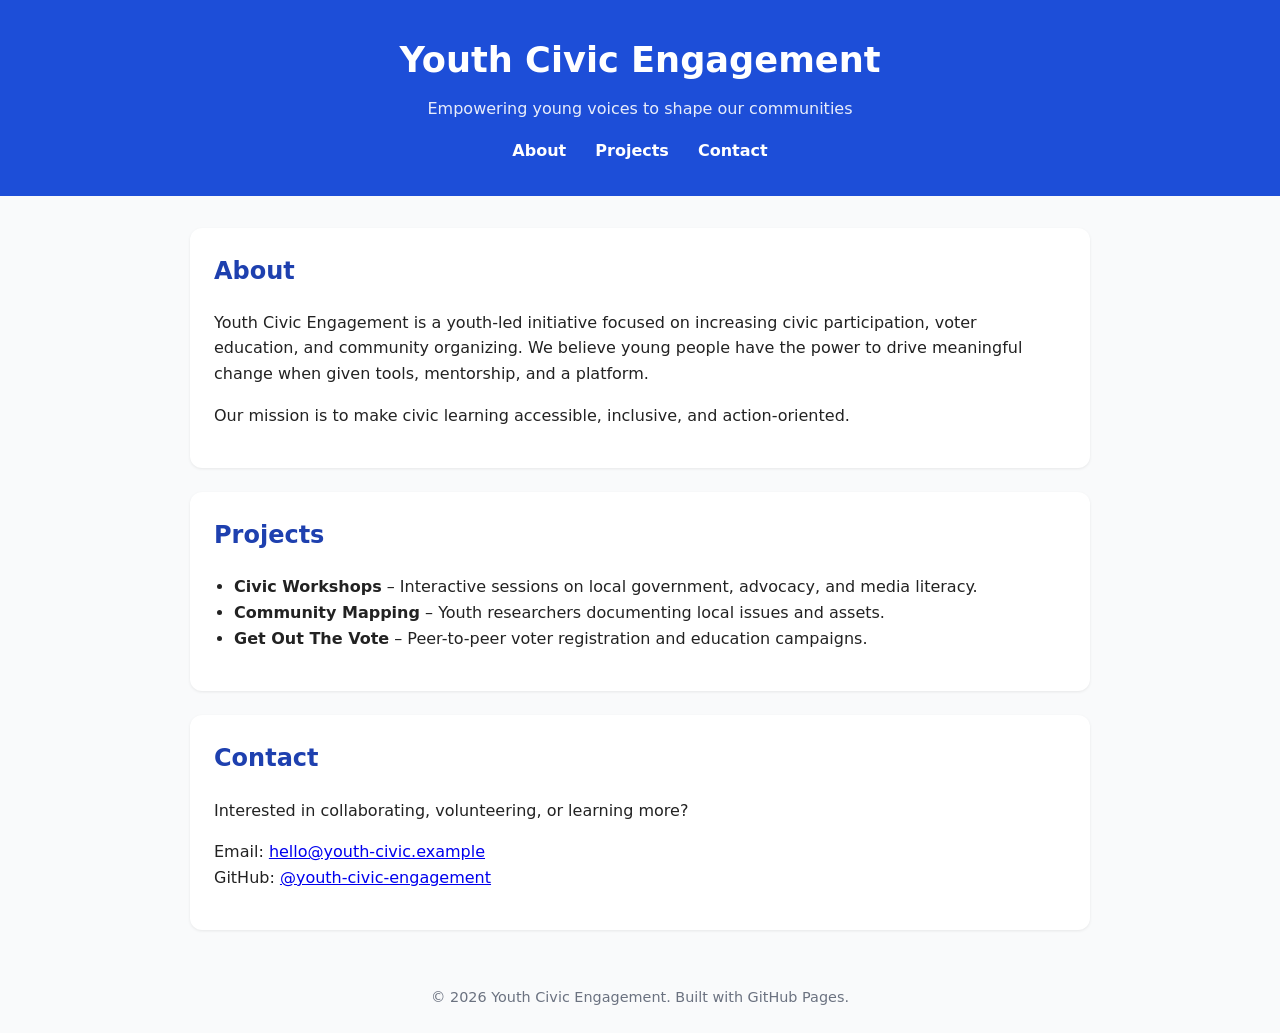
==== index.html @ 0577dcf6 "Create index.html" ====
<!DOCTYPE html>
<html lang="en">
<head>
<meta charset="UTF-8">
<meta name="viewport" content="width=device-width, initial-scale=1">
<title>Youth Civic Engagement</title>
</head>
<body style="font-family: system-ui, -apple-system, Segoe UI, Roboto, Helvetica, Arial, sans-serif; margin:0; padding:0; line-height:1.6; color:#222; background:#f9fafb;">
<header style="background:#1d4ed8; color:white; padding:32px 20px; text-align:center;">
<h1 style="margin:0; font-size:2.2rem;">Youth Civic Engagement</h1>
<p style="margin:8px 0 0; opacity:0.9;">Empowering young voices to shape our communities</p>
<nav style="margin-top:16px;">
<a href="#about" style="color:white; margin:0 12px; text-decoration:none; font-weight:600;">About</a>
<a href="#projects" style="color:white; margin:0 12px; text-decoration:none; font-weight:600;">Projects</a>
<a href="#contact" style="color:white; margin:0 12px; text-decoration:none; font-weight:600;">Contact</a>
</nav>
</header>
<main style="max-width:900px; margin:0 auto; padding:32px 20px;">
<section id="about" style="background:white; padding:24px; border-radius:12px; box-shadow:0 1px 3px rgba(0,0,0,0.08); margin-bottom:24px;">
<h2 style="margin-top:0; color:#1e40af;">About</h2>
<p>Youth Civic Engagement is a youth-led initiative focused on increasing civic participation, voter education, and community organizing. We believe young people have the power to drive meaningful change when given tools, mentorship, and a platform.</p>
<p>Our mission is to make civic learning accessible, inclusive, and action-oriented.</p>
</section>
<section id="projects" style="background:white; padding:24px; border-radius:12px; box-shadow:0 1px 3px rgba(0,0,0,0.08); margin-bottom:24px;">
<h2 style="margin-top:0; color:#1e40af;">Projects</h2>
<ul style="padding-left:20px;">
<li><strong>Civic Workshops</strong> – Interactive sessions on local government, advocacy, and media literacy.</li>
<li><strong>Community Mapping</strong> – Youth researchers documenting local issues and assets.</li>
<li><strong>Get Out The Vote</strong> – Peer-to-peer voter registration and education campaigns.</li>
</ul>
</section>
<section id="contact" style="background:white; padding:24px; border-radius:12px; box-shadow:0 1px 3px rgba(0,0,0,0.08);">
<h2 style="margin-top:0; color:#1e40af;">Contact</h2>
<p>Interested in collaborating, volunteering, or learning more?</p>
<p>Email: <a href="mailto:hello@youth-civic.example">hello@youth-civic.example</a><br>
GitHub: <a href="https://github.com/youth-civic-engagement">@youth-civic-engagement</a></p>
</section>
</main>
<footer style="text-align:center; padding:24px; color:#6b7280; font-size:0.9rem;">
© 2026 Youth Civic Engagement. Built with GitHub Pages.
</footer>
</body>
</html>
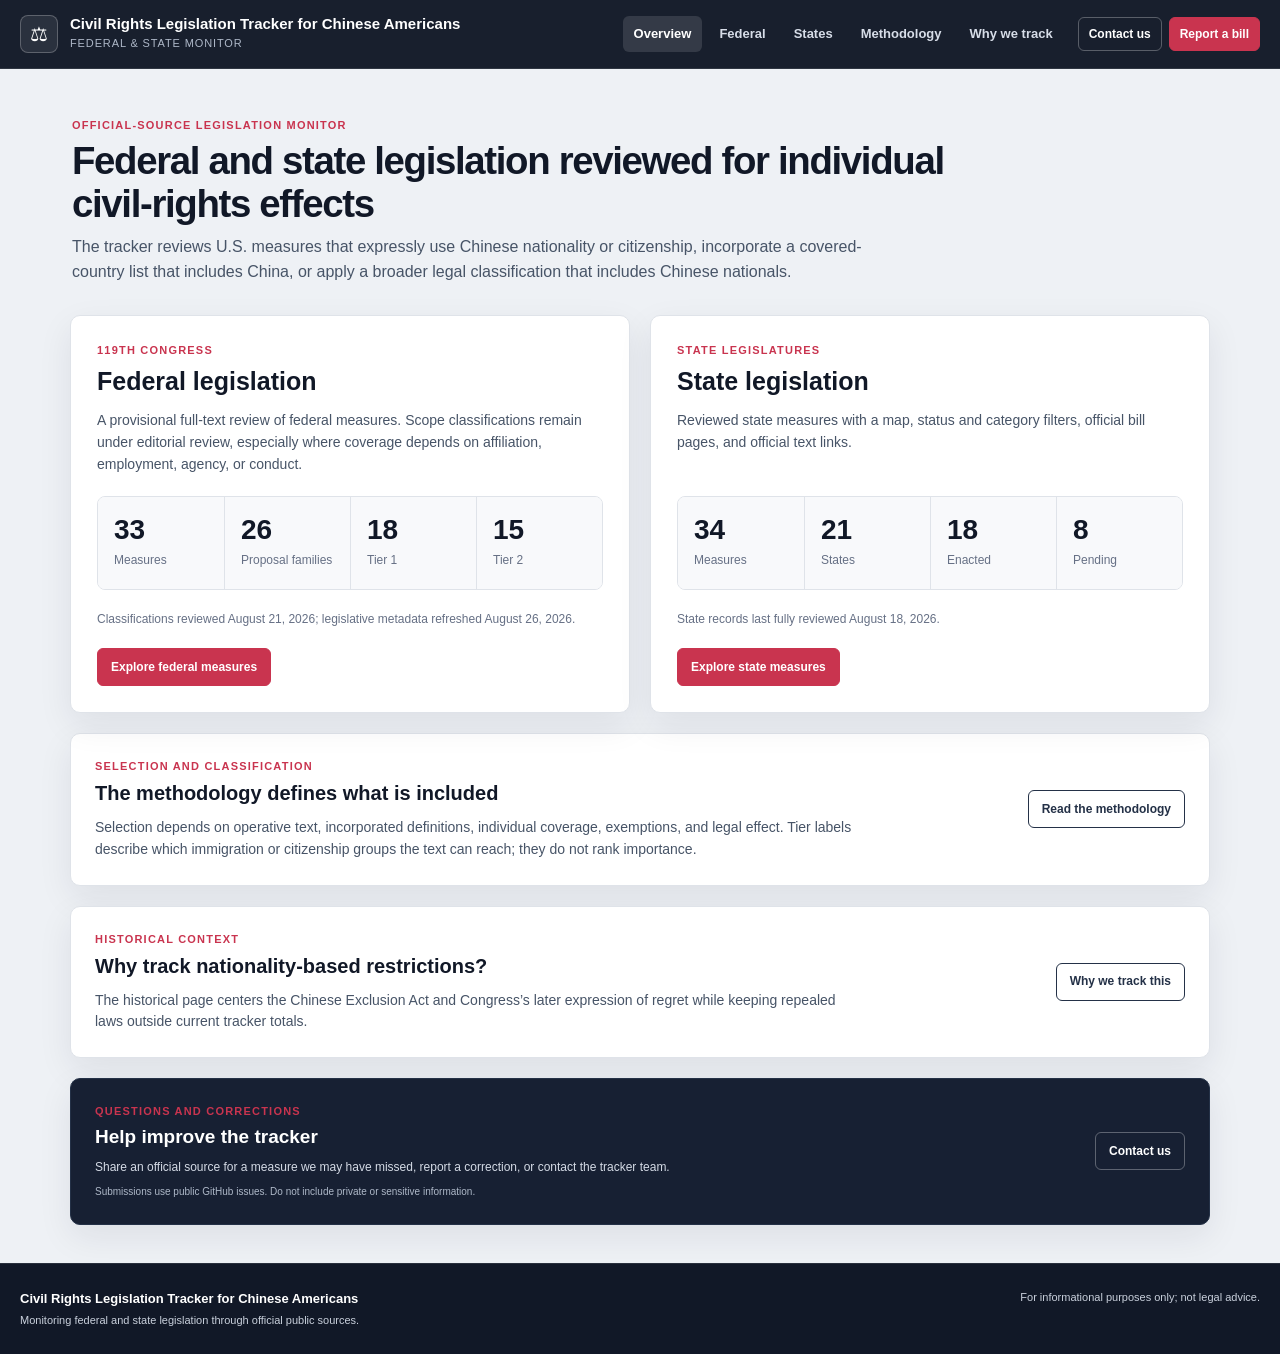
==== commit 24f94eac: "initial site" ====
--- a/index.html
+++ b/index.html
@@ -1,43 +1,135 @@
 <!DOCTYPE html>
 <html lang="en">
 <head>
-<meta charset="UTF-8">
-<meta name="viewport" content="width=device-width, initial-scale=1">
-<title>Youth Civic Engagement</title>
+    <meta charset="UTF-8">
+    <meta name="viewport" content="width=device-width, initial-scale=1.0">
+    <title>Civil Rights Legislation Tracker for Chinese Americans</title>
+    <meta name="description" content="An official-source overview of U.S. federal and state legislation reviewed for individual effects involving Chinese nationality, citizenship, or origin.">
+    <meta property="og:type" content="website">
+    <meta property="og:title" content="Civil Rights Legislation Tracker for Chinese Americans">
+    <meta property="og:description" content="Federal and state legislation reviewed through official government sources.">
+    <meta name="twitter:card" content="summary">
+    <meta name="twitter:title" content="Civil Rights Legislation Tracker for Chinese Americans">
+    <meta name="twitter:description" content="Federal and state legislation reviewed through official government sources.">
+    <link rel="icon" type="image/svg+xml" href="data:image/svg+xml,<svg xmlns='http://www.w3.org/2000/svg' viewBox='0 0 100 100'><text y='.9em' font-size='90'>⚖️</text></svg>">
+    <link rel="stylesheet" href="styles.css">
 </head>
-<body style="font-family: system-ui, -apple-system, Segoe UI, Roboto, Helvetica, Arial, sans-serif; margin:0; padding:0; line-height:1.6; color:#222; background:#f9fafb;">
-<header style="background:#1d4ed8; color:white; padding:32px 20px; text-align:center;">
-<h1 style="margin:0; font-size:2.2rem;">Youth Civic Engagement</h1>
-<p style="margin:8px 0 0; opacity:0.9;">Empowering young voices to shape our communities</p>
-<nav style="margin-top:16px;">
-<a href="#about" style="color:white; margin:0 12px; text-decoration:none; font-weight:600;">About</a>
-<a href="#projects" style="color:white; margin:0 12px; text-decoration:none; font-weight:600;">Projects</a>
-<a href="#contact" style="color:white; margin:0 12px; text-decoration:none; font-weight:600;">Contact</a>
-</nav>
-</header>
-<main style="max-width:900px; margin:0 auto; padding:32px 20px;">
-<section id="about" style="background:white; padding:24px; border-radius:12px; box-shadow:0 1px 3px rgba(0,0,0,0.08); margin-bottom:24px;">
-<h2 style="margin-top:0; color:#1e40af;">About</h2>
-<p>Youth Civic Engagement is a youth-led initiative focused on increasing civic participation, voter education, and community organizing. We believe young people have the power to drive meaningful change when given tools, mentorship, and a platform.</p>
-<p>Our mission is to make civic learning accessible, inclusive, and action-oriented.</p>
-</section>
-<section id="projects" style="background:white; padding:24px; border-radius:12px; box-shadow:0 1px 3px rgba(0,0,0,0.08); margin-bottom:24px;">
-<h2 style="margin-top:0; color:#1e40af;">Projects</h2>
-<ul style="padding-left:20px;">
-<li><strong>Civic Workshops</strong> – Interactive sessions on local government, advocacy, and media literacy.</li>
-<li><strong>Community Mapping</strong> – Youth researchers documenting local issues and assets.</li>
-<li><strong>Get Out The Vote</strong> – Peer-to-peer voter registration and education campaigns.</li>
-</ul>
-</section>
-<section id="contact" style="background:white; padding:24px; border-radius:12px; box-shadow:0 1px 3px rgba(0,0,0,0.08);">
-<h2 style="margin-top:0; color:#1e40af;">Contact</h2>
-<p>Interested in collaborating, volunteering, or learning more?</p>
-<p>Email: <a href="mailto:hello@youth-civic.example">hello@youth-civic.example</a><br>
-GitHub: <a href="https://github.com/youth-civic-engagement">@youth-civic-engagement</a></p>
-</section>
-</main>
-<footer style="text-align:center; padding:24px; color:#6b7280; font-size:0.9rem;">
-© 2026 Youth Civic Engagement. Built with GitHub Pages.
-</footer>
+<body>
+    <a href="#main-content" class="skip-link">Skip to main content</a>
+
+    <header class="header">
+        <div class="site-container header-inner">
+            <a class="brand" href="#main-content" aria-label="Civil Rights Legislation Tracker for Chinese Americans home">
+                <span class="brand-mark" aria-hidden="true">⚖</span>
+                <span>
+                    <span class="brand-name">Civil Rights Legislation Tracker for Chinese Americans</span>
+                    <span class="brand-kicker">Federal &amp; state monitor</span>
+                </span>
+            </a>
+            <div class="header-controls">
+                <nav class="nav" aria-label="Main navigation">
+                    <a href="index.html" aria-current="page">Overview</a>
+                    <a href="federal.html">Federal</a>
+                    <a href="states.html">States</a>
+                    <a href="methodology.html">Methodology</a>
+                    <a href="why.html">Why we track</a>
+                </nav>
+                <div class="header-actions">
+                    <a class="header-action secondary" href="#contact" data-github-issue="contact.yml">Contact us</a>
+                    <a class="header-action primary" href="#contact" data-github-issue="report_bill.yml">Report a bill</a>
+                </div>
+            </div>
+        </div>
+    </header>
+
+    <main id="main-content" class="overview-main">
+        <section class="dashboard overview-dashboard" aria-labelledby="page-title">
+            <div class="site-container">
+                <header class="page-intro overview-intro">
+                    <div>
+                        <p class="eyebrow">Official-source legislation monitor</p>
+                        <h1 id="page-title">Federal and state legislation reviewed for individual civil-rights effects</h1>
+                        <p class="page-summary">The tracker reviews U.S. measures that expressly use Chinese nationality or citizenship, incorporate a covered-country list that includes China, or apply a broader legal classification that includes Chinese nationals.</p>
+                    </div>
+                </header>
+
+                <div class="landing-grid" aria-label="Choose a legislation tracker">
+                    <article class="panel landing-card federal-landing-card" aria-labelledby="federal-card-title">
+                        <div>
+                            <p class="panel-kicker">119th Congress</p>
+                            <h2 id="federal-card-title">Federal legislation</h2>
+                            <p class="landing-summary">A provisional full-text review of federal measures. Scope classifications remain under editorial review, especially where coverage depends on affiliation, employment, agency, or conduct.</p>
+                        </div>
+                        <div class="stats-grid compact-stats" aria-label="Federal tracker statistics">
+                            <div class="stat-card"><span class="stat-number" data-overview-stat="federal-total">33</span><span class="stat-label">Measures</span></div>
+                            <div class="stat-card"><span class="stat-number" data-overview-stat="federal-families">26</span><span class="stat-label">Proposal families</span></div>
+                            <div class="stat-card"><span class="stat-number" data-overview-stat="federal-tier1">18</span><span class="stat-label">Tier 1</span></div>
+                            <div class="stat-card"><span class="stat-number" data-overview-stat="federal-tier2">15</span><span class="stat-label">Tier 2</span></div>
+                        </div>
+                        <p class="landing-review-date">Classifications reviewed August 21, 2026; legislative metadata refreshed August 26, 2026.</p>
+                        <a class="action-button primary" href="federal.html">Explore federal measures</a>
+                    </article>
+
+                    <article class="panel landing-card state-landing-card" aria-labelledby="state-card-title">
+                        <div>
+                            <p class="panel-kicker">State legislatures</p>
+                            <h2 id="state-card-title">State legislation</h2>
+                            <p class="landing-summary">Reviewed state measures with a map, status and category filters, official bill pages, and official text links.</p>
+                        </div>
+                        <div class="stats-grid compact-stats" aria-label="State tracker statistics">
+                            <div class="stat-card"><span class="stat-number" data-overview-stat="state-total">34</span><span class="stat-label">Measures</span></div>
+                            <div class="stat-card"><span class="stat-number" data-overview-stat="state-states">21</span><span class="stat-label">States</span></div>
+                            <div class="stat-card"><span class="stat-number" data-overview-stat="state-enacted">18</span><span class="stat-label">Enacted</span></div>
+                            <div class="stat-card"><span class="stat-number" data-overview-stat="state-pending">8</span><span class="stat-label">Pending</span></div>
+                        </div>
+                        <p class="landing-review-date">State records last fully reviewed August 18, 2026.</p>
+                        <a class="action-button primary" href="states.html">Explore state measures</a>
+                    </article>
+                </div>
+
+                <section class="panel overview-method-panel" aria-labelledby="overview-method-title">
+                    <div>
+                        <p class="panel-kicker">Selection and classification</p>
+                        <h2 id="overview-method-title">The methodology defines what is included</h2>
+                        <p>Selection depends on operative text, incorporated definitions, individual coverage, exemptions, and legal effect. Tier labels describe which immigration or citizenship groups the text can reach; they do not rank importance.</p>
+                    </div>
+                    <a class="action-button dark-outline" href="methodology.html">Read the methodology</a>
+                </section>
+
+                <section class="panel overview-history-panel" aria-labelledby="overview-history-title">
+                    <div>
+                        <p class="panel-kicker">Historical context</p>
+                        <h2 id="overview-history-title">Why track nationality-based restrictions?</h2>
+                        <p>The historical page centers the Chinese Exclusion Act and Congress’s later expression of regret while keeping repealed laws outside current tracker totals.</p>
+                    </div>
+                    <a class="action-button dark-outline" href="why.html">Why we track this</a>
+                </section>
+
+                <section class="panel contribute-panel" id="contact" aria-labelledby="contact-title">
+                    <div>
+                        <p class="panel-kicker">Questions and corrections</p>
+                        <h2 id="contact-title">Help improve the tracker</h2>
+                        <p>Share an official source for a measure we may have missed, report a correction, or contact the tracker team.</p>
+                        <p class="submission-note">Submissions use public GitHub issues. Do not include private or sensitive information.</p>
+                    </div>
+                    <div class="contribute-actions">
+                        <a class="action-button secondary" href="#contact" data-github-issue="contact.yml">Contact us</a>
+                    </div>
+                </section>
+            </div>
+        </section>
+    </main>
+
+    <footer class="footer">
+        <div class="site-container footer-inner">
+            <div>
+                <p class="footer-title">Civil Rights Legislation Tracker for Chinese Americans</p>
+                <p>Monitoring federal and state legislation through official public sources.</p>
+            </div>
+            <p class="footer-disclaimer">For informational purposes only; not legal advice.</p>
+        </div>
+    </footer>
+
+    <script src="site.js"></script>
 </body>
 </html>
--- a/styles.css
+++ b/styles.css
@@ -0,0 +1,1858 @@
+* {
+    box-sizing: border-box;
+    margin: 0;
+    padding: 0;
+}
+
+:root {
+    --navy-950: #111827;
+    --navy-900: #172033;
+    --navy-800: #243147;
+    --accent: #c9344f;
+    --accent-dark: #a8233b;
+    --accent-soft: #fce8ec;
+    --ink: #202938;
+    --muted: #667085;
+    --muted-strong: #475467;
+    --surface: #ffffff;
+    --surface-subtle: #f8f9fb;
+    --page: #eef1f5;
+    --border: #dfe3e9;
+    --border-strong: #c7cdd6;
+    --success: #287a55;
+    --success-soft: #e7f5ee;
+    --pending: #a76709;
+    --pending-soft: #fff3d6;
+    --failed: #9d3443;
+    --failed-soft: #fbeaec;
+    --shadow: 0 12px 34px rgba(20, 31, 49, 0.08);
+}
+
+html {
+    scroll-behavior: smooth;
+}
+
+body {
+    min-width: 320px;
+    background: var(--page);
+    color: var(--ink);
+    font-family: "Inter", -apple-system, BlinkMacSystemFont, "Segoe UI", sans-serif;
+    font-size: 15px;
+    line-height: 1.55;
+}
+
+button,
+input,
+select {
+    font: inherit;
+}
+
+button,
+select {
+    cursor: pointer;
+}
+
+a {
+    color: inherit;
+}
+
+.skip-link {
+    position: fixed;
+    left: 16px;
+    top: -64px;
+    z-index: 10000;
+    border-radius: 6px;
+    background: var(--accent);
+    color: #fff;
+    padding: 10px 14px;
+    text-decoration: none;
+}
+
+.skip-link:focus {
+    top: 12px;
+}
+
+.sr-only {
+    position: absolute;
+    width: 1px;
+    height: 1px;
+    padding: 0;
+    margin: -1px;
+    overflow: hidden;
+    clip: rect(0, 0, 0, 0);
+    white-space: nowrap;
+    border: 0;
+}
+
+:focus-visible {
+    outline: 3px solid rgba(201, 52, 79, 0.45);
+    outline-offset: 3px;
+}
+
+.site-container {
+    width: min(1440px, calc(100% - 40px));
+    margin: 0 auto;
+}
+
+.header {
+    position: sticky;
+    top: 0;
+    z-index: 1000;
+    border-bottom: 1px solid rgba(255, 255, 255, 0.1);
+    background: rgba(17, 24, 39, 0.97);
+    color: #fff;
+    backdrop-filter: blur(14px);
+}
+
+.header-inner {
+    min-height: 68px;
+    display: flex;
+    align-items: center;
+    justify-content: space-between;
+    gap: 28px;
+}
+
+.brand {
+    display: inline-flex;
+    align-items: center;
+    gap: 12px;
+    color: #fff;
+    text-decoration: none;
+}
+
+.brand-mark {
+    width: 38px;
+    height: 38px;
+    display: grid;
+    place-items: center;
+    border: 1px solid rgba(255, 255, 255, 0.24);
+    border-radius: 8px;
+    background: rgba(255, 255, 255, 0.08);
+    color: #fff;
+    font-size: 20px;
+}
+
+.brand-name,
+.brand-kicker {
+    display: block;
+}
+
+.brand-name {
+    font-size: 15px;
+    font-weight: 700;
+    line-height: 1.2;
+}
+
+.brand-kicker {
+    margin-top: 2px;
+    color: #aeb8c8;
+    font-size: 11px;
+    font-weight: 500;
+    letter-spacing: 0.08em;
+    text-transform: uppercase;
+}
+
+.nav {
+    display: flex;
+    align-items: center;
+    gap: 6px;
+}
+
+.header-controls,
+.header-actions {
+    display: flex;
+    align-items: center;
+}
+
+.header-controls {
+    gap: 14px;
+}
+
+.header-actions {
+    gap: 7px;
+}
+
+.nav a {
+    border-radius: 6px;
+    color: #d7dde8;
+    padding: 8px 11px;
+    font-size: 13px;
+    font-weight: 600;
+    text-decoration: none;
+}
+
+.nav a:hover {
+    background: rgba(255, 255, 255, 0.08);
+    color: #fff;
+}
+
+.nav a[aria-current="page"] {
+    background: rgba(255, 255, 255, 0.12);
+    color: #fff;
+}
+
+.header-action,
+.action-button {
+    display: inline-flex;
+    align-items: center;
+    justify-content: center;
+    border: 1px solid transparent;
+    border-radius: 6px;
+    font-size: 12px;
+    font-weight: 700;
+    text-decoration: none;
+}
+
+.header-action {
+    min-height: 34px;
+    padding: 7px 10px;
+}
+
+.header-action.primary,
+.action-button.primary {
+    border-color: var(--accent);
+    background: var(--accent);
+    color: #fff;
+}
+
+.header-action.primary:hover,
+.action-button.primary:hover {
+    border-color: #df4964;
+    background: #df4964;
+}
+
+.header-action.secondary {
+    border-color: rgba(255, 255, 255, 0.28);
+    color: #fff;
+}
+
+.header-action.secondary:hover {
+    border-color: rgba(255, 255, 255, 0.5);
+    background: rgba(255, 255, 255, 0.08);
+}
+
+.dashboard {
+    padding: 30px 0 38px;
+}
+
+.page-intro {
+    display: flex;
+    align-items: flex-end;
+    justify-content: space-between;
+    gap: 32px;
+    padding: 6px 2px 24px;
+}
+
+.eyebrow,
+.panel-kicker {
+    color: var(--accent);
+    font-size: 11px;
+    font-weight: 700;
+    letter-spacing: 0.11em;
+    text-transform: uppercase;
+}
+
+.page-intro h1 {
+    max-width: 900px;
+    margin-top: 5px;
+    color: var(--navy-950);
+    font-size: clamp(27px, 3vw, 42px);
+    line-height: 1.12;
+    letter-spacing: -0.035em;
+}
+
+.page-summary {
+    max-width: 800px;
+    margin-top: 10px;
+    color: var(--muted-strong);
+    font-size: 16px;
+}
+
+.last-reviewed {
+    flex: 0 0 auto;
+    margin-bottom: 4px;
+    color: var(--muted);
+    font-size: 12px;
+    white-space: nowrap;
+}
+
+.last-reviewed span {
+    margin-right: 6px;
+    color: var(--success);
+    font-size: 11px;
+}
+
+.dashboard-layout {
+    display: grid;
+    grid-template-columns: minmax(0, 1.35fr) minmax(380px, 0.85fr);
+    gap: 20px;
+    align-items: start;
+}
+
+.federal-notice {
+    margin-bottom: 20px;
+    border: 1px solid #e4c477;
+    border-left: 4px solid var(--pending);
+    border-radius: 8px;
+    background: #fff8e7;
+    color: #684709;
+    padding: 12px 15px;
+    font-size: 12px;
+}
+
+.federal-notice strong {
+    color: #513603;
+}
+
+.overview-column {
+    display: grid;
+    gap: 20px;
+}
+
+.overview-dashboard {
+    max-width: 1180px;
+    margin: 0 auto;
+}
+
+.overview-intro {
+    max-width: 980px;
+    padding-top: 18px;
+    padding-bottom: 30px;
+}
+
+.landing-grid {
+    display: grid;
+    grid-template-columns: repeat(2, minmax(0, 1fr));
+    gap: 20px;
+}
+
+.landing-card {
+    display: flex;
+    flex-direction: column;
+    gap: 20px;
+    padding: 26px;
+}
+
+.landing-card h2 {
+    margin-top: 3px;
+    color: var(--navy-950);
+    font-size: 25px;
+}
+
+.landing-summary {
+    margin-top: 10px;
+    color: var(--muted-strong);
+    font-size: 14px;
+}
+
+.landing-card .compact-stats {
+    margin-top: auto;
+}
+
+.landing-review-date {
+    color: var(--muted);
+    font-size: 12px;
+}
+
+.landing-card .action-button {
+    align-self: flex-start;
+}
+
+.overview-method-panel,
+.overview-history-panel {
+    display: flex;
+    align-items: center;
+    justify-content: space-between;
+    gap: 28px;
+    margin-top: 20px;
+    padding: 24px;
+}
+
+.overview-dashboard .contribute-panel {
+    margin-top: 20px;
+    padding: 24px;
+}
+
+.overview-method-panel h2,
+.overview-history-panel h2 {
+    margin-top: 3px;
+    color: var(--navy-950);
+    font-size: 20px;
+}
+
+.overview-method-panel p:not(.panel-kicker),
+.overview-history-panel p:not(.panel-kicker) {
+    max-width: 760px;
+    margin-top: 8px;
+    color: var(--muted-strong);
+    font-size: 14px;
+}
+
+.panel {
+    border: 1px solid var(--border);
+    border-radius: 10px;
+    background: var(--surface);
+    box-shadow: var(--shadow);
+}
+
+.summary-panel,
+.map-panel,
+.filter-panel,
+.method-link-panel,
+.contribute-panel,
+.status-panel,
+.state-panel {
+    padding: 22px;
+}
+
+.panel-heading {
+    display: flex;
+    align-items: flex-start;
+    justify-content: space-between;
+    gap: 24px;
+    margin-bottom: 18px;
+}
+
+.panel-heading h2,
+.feed-header h2 {
+    margin-top: 2px;
+    color: var(--navy-950);
+    font-size: 19px;
+    line-height: 1.25;
+}
+
+.panel-heading > p {
+    max-width: 300px;
+    color: var(--muted);
+    font-size: 12px;
+    text-align: right;
+}
+
+.compact-heading {
+    margin-bottom: 15px;
+}
+
+.stats-grid {
+    display: grid;
+    grid-template-columns: repeat(4, minmax(0, 1fr));
+    border: 1px solid var(--border);
+    border-radius: 8px;
+    overflow: hidden;
+}
+
+.stat-card {
+    min-height: 92px;
+    display: flex;
+    flex-direction: column;
+    justify-content: center;
+    padding: 15px 16px;
+    background: var(--surface-subtle);
+}
+
+.stat-card + .stat-card {
+    border-left: 1px solid var(--border);
+}
+
+.stat-number {
+    color: var(--navy-950);
+    font-size: 28px;
+    font-weight: 700;
+    line-height: 1;
+}
+
+.stat-label {
+    margin-top: 7px;
+    color: var(--muted);
+    font-size: 12px;
+    font-weight: 500;
+}
+
+.map-heading {
+    align-items: flex-start;
+    margin-bottom: 12px;
+}
+
+.map-toolbar {
+    min-height: 27px;
+    display: flex;
+    align-items: center;
+    justify-content: space-between;
+    gap: 16px;
+    margin-bottom: 8px;
+}
+
+.map-legend {
+    display: flex;
+    flex-wrap: wrap;
+    gap: 8px 15px;
+    color: var(--muted);
+    font-size: 10px;
+    font-weight: 600;
+}
+
+.map-legend span {
+    display: inline-flex;
+    align-items: center;
+    gap: 5px;
+}
+
+.map-swatch {
+    width: 13px;
+    height: 13px;
+    display: inline-block;
+    border: 1px solid rgba(17, 24, 39, 0.12);
+    border-radius: 3px;
+}
+
+.map-swatch.count-0,
+.map-state.count-0,
+.map-dc path,
+.map-dc circle {
+    fill: #e4e7ec;
+}
+
+.map-swatch.count-1,
+.map-state.count-1 {
+    fill: #f3b3bf;
+    background: #f3b3bf;
+}
+
+.map-swatch.count-2,
+.map-state.count-2 {
+    fill: #df6b80;
+    background: #df6b80;
+}
+
+.map-swatch.count-3,
+.map-state.count-3 {
+    fill: var(--accent-dark);
+    background: var(--accent-dark);
+}
+
+.map-swatch.count-0 {
+    background: #e4e7ec;
+}
+
+.state-map-frame {
+    position: relative;
+    border: 1px solid var(--border);
+    border-radius: 8px;
+    background: linear-gradient(180deg, #fafbfc 0%, #f3f5f8 100%);
+    overflow: hidden;
+}
+
+.state-map {
+    width: 100%;
+    height: auto;
+    display: block;
+    padding: 12px;
+}
+
+.map-state,
+.map-dc path,
+.map-dc circle {
+    stroke: #fff;
+    stroke-linejoin: round;
+    stroke-width: 1.35;
+    transition: fill 140ms ease, opacity 140ms ease, stroke 140ms ease;
+}
+
+.map-state.has-bills {
+    cursor: pointer;
+}
+
+.map-state.has-bills:hover,
+.map-state.has-bills:focus {
+    opacity: 0.82;
+    stroke: var(--navy-950);
+    stroke-width: 2.2;
+    outline: none;
+}
+
+.map-state.is-active {
+    stroke: var(--navy-950);
+    stroke-width: 3.2;
+}
+
+.map-tooltip {
+    position: absolute;
+    z-index: 4;
+    min-width: 112px;
+    border-radius: 6px;
+    background: var(--navy-950);
+    color: #fff;
+    padding: 7px 9px;
+    box-shadow: 0 8px 24px rgba(17, 24, 39, 0.22);
+    font-size: 11px;
+    line-height: 1.4;
+    pointer-events: none;
+    transform: translate(10px, 10px);
+}
+
+.map-tooltip strong,
+.map-tooltip span {
+    display: block;
+}
+
+.map-tooltip span {
+    color: #cbd3df;
+    font-size: 10px;
+}
+
+.map-note {
+    margin-top: 8px;
+    color: var(--muted);
+    font-size: 10px;
+}
+
+.text-button {
+    border: 0;
+    background: none;
+    color: var(--accent-dark);
+    font-size: 12px;
+    font-weight: 700;
+}
+
+.text-button:hover {
+    text-decoration: underline;
+}
+
+.filter-controls {
+    display: grid;
+    grid-template-columns: repeat(2, minmax(0, 1fr));
+    gap: 14px;
+}
+
+.filter-search {
+    grid-column: 1 / -1;
+}
+
+.filter-group label {
+    display: block;
+    margin-bottom: 5px;
+    color: var(--muted-strong);
+    font-size: 11px;
+    font-weight: 700;
+    letter-spacing: 0.03em;
+    text-transform: uppercase;
+}
+
+.filter-input,
+.filter-select {
+    width: 100%;
+    min-height: 42px;
+    border: 1px solid var(--border-strong);
+    border-radius: 6px;
+    background: #fff;
+    color: var(--ink);
+    padding: 9px 11px;
+    font-size: 13px;
+}
+
+.filter-input::placeholder {
+    color: #98a1af;
+}
+
+.filter-input:hover,
+.filter-select:hover {
+    border-color: #9ca6b5;
+}
+
+.filter-input:focus,
+.filter-select:focus {
+    border-color: var(--accent);
+    box-shadow: 0 0 0 3px rgba(201, 52, 79, 0.1);
+    outline: none;
+}
+
+.overview-grid {
+    display: grid;
+    grid-template-columns: minmax(0, 0.8fr) minmax(0, 1.2fr);
+    gap: 20px;
+}
+
+.status-summary {
+    display: grid;
+    gap: 7px;
+}
+
+.status-summary-item {
+    width: 100%;
+    display: grid;
+    grid-template-columns: 10px 1fr auto;
+    align-items: center;
+    gap: 10px;
+    border: 1px solid transparent;
+    border-radius: 6px;
+    background: var(--surface-subtle);
+    color: var(--ink);
+    padding: 10px 11px;
+    text-align: left;
+}
+
+.status-summary-item:hover,
+.status-summary-item.is-active {
+    border-color: var(--border-strong);
+    background: #fff;
+}
+
+.status-summary-item span:not(.status-dot) {
+    font-size: 13px;
+}
+
+.status-summary-item strong {
+    color: var(--navy-950);
+    font-size: 13px;
+}
+
+.status-dot {
+    width: 8px;
+    height: 8px;
+    border-radius: 50%;
+}
+
+.status-dot.enacted {
+    background: var(--success);
+}
+
+.status-dot.pending {
+    background: var(--pending);
+}
+
+.status-dot.failed {
+    background: var(--failed);
+}
+
+.state-summary-list {
+    max-height: 190px;
+    display: grid;
+    grid-template-columns: repeat(2, minmax(0, 1fr));
+    gap: 5px 10px;
+    overflow-y: auto;
+    padding-right: 4px;
+}
+
+.state-summary-item {
+    width: 100%;
+    display: flex;
+    align-items: center;
+    justify-content: space-between;
+    gap: 8px;
+    border: 0;
+    border-bottom: 1px solid var(--border);
+    background: transparent;
+    color: var(--muted-strong);
+    padding: 7px 2px;
+    font-size: 12px;
+    text-align: left;
+}
+
+.state-summary-item:hover,
+.state-summary-item.is-active {
+    color: var(--accent-dark);
+}
+
+.state-summary-item strong {
+    color: var(--navy-950);
+}
+
+.tier-label,
+.bill-tag {
+    display: inline-flex;
+    align-items: center;
+    border-radius: 999px;
+    padding: 3px 8px;
+    font-size: 10px;
+    font-weight: 700;
+}
+
+.tier-label.tier-1,
+.bill-tag.tier-1 {
+    background: var(--accent-soft);
+    color: var(--accent-dark);
+}
+
+.tier-label.tier-2,
+.bill-tag.tier-2 {
+    background: #e9edfb;
+    color: #394c9a;
+}
+
+.federal-theme-list {
+    display: grid;
+    gap: 7px;
+}
+
+.federal-theme-list li {
+    display: flex;
+    align-items: center;
+    justify-content: space-between;
+    gap: 16px;
+    border-bottom: 1px solid var(--border);
+    padding: 7px 2px;
+    color: var(--muted-strong);
+    font-size: 12px;
+}
+
+.federal-theme-list li:last-child {
+    border-bottom: 0;
+}
+
+.federal-theme-list strong {
+    color: var(--navy-950);
+    font-weight: 700;
+}
+
+.federal-theme-list {
+    list-style: none;
+}
+
+.method-link-panel {
+    display: flex;
+    align-items: center;
+    justify-content: space-between;
+    gap: 28px;
+}
+
+.method-link-panel h2 {
+    margin-top: 3px;
+    color: var(--navy-950);
+    font-size: 19px;
+    line-height: 1.3;
+}
+
+.method-link-panel p:not(.panel-kicker) {
+    max-width: 680px;
+    margin-top: 7px;
+    color: var(--muted-strong);
+    font-size: 12px;
+}
+
+.method-link-panel > .action-button,
+.method-link-panel > .contribute-actions {
+    flex: 0 0 auto;
+}
+
+.history-main {
+    min-height: calc(100vh - 68px);
+}
+
+.methodology-main {
+    min-height: calc(100vh - 68px);
+}
+
+.history-hero {
+    overflow: hidden;
+    background:
+        radial-gradient(circle at 88% 18%, rgba(201, 52, 79, 0.22), transparent 30%),
+        linear-gradient(135deg, var(--navy-950), var(--navy-800));
+    color: #fff;
+}
+
+.history-hero-inner {
+    padding-top: 72px;
+    padding-bottom: 88px;
+}
+
+.history-hero .eyebrow {
+    color: #f3a7b5;
+}
+
+.history-hero h1 {
+    max-width: 900px;
+    margin-top: 8px;
+    font-size: clamp(32px, 5vw, 58px);
+    line-height: 1.05;
+    letter-spacing: -0.045em;
+}
+
+.history-hero-inner > p:not(.eyebrow):not(.history-scope-note) {
+    max-width: 780px;
+    margin-top: 20px;
+    color: #d7dde8;
+    font-size: 17px;
+}
+
+.history-scope-note {
+    display: inline-flex;
+    margin-top: 24px;
+    border: 1px solid rgba(255, 255, 255, 0.2);
+    border-radius: 999px;
+    background: rgba(255, 255, 255, 0.08);
+    color: #f4f6f9;
+    padding: 7px 12px;
+    font-size: 11px;
+    font-weight: 600;
+}
+
+.history-layout {
+    width: min(1040px, calc(100% - 40px));
+    display: grid;
+    gap: 24px;
+    padding-bottom: 52px;
+}
+
+.methodology-layout {
+    width: min(1040px, calc(100% - 40px));
+    display: grid;
+    gap: 24px;
+    padding-bottom: 52px;
+}
+
+.methodology-intro {
+    position: relative;
+    margin-top: -38px;
+    padding: 25px 28px;
+}
+
+.methodology-intro h2,
+.methodology-section h2,
+.methodology-history-link h2 {
+    margin-top: 3px;
+    color: var(--navy-950);
+    font-size: 23px;
+    line-height: 1.25;
+}
+
+.methodology-intro > p:not(.panel-kicker) {
+    max-width: 880px;
+    margin-top: 10px;
+    color: var(--muted-strong);
+    font-size: 13px;
+}
+
+.methodology-section {
+    padding: 27px 28px;
+}
+
+.methodology-section > p:not(.panel-kicker):not(.methodology-source-policy) {
+    max-width: 900px;
+    margin-top: 10px;
+    color: var(--muted-strong);
+    font-size: 13px;
+}
+
+.methodology-card-grid,
+.methodology-source-grid {
+    display: grid;
+    grid-template-columns: repeat(2, minmax(0, 1fr));
+    gap: 14px;
+    margin-top: 18px;
+}
+
+.methodology-card-grid.three-column {
+    grid-template-columns: repeat(3, minmax(0, 1fr));
+}
+
+.methodology-card,
+.methodology-source-grid article {
+    border: 1px solid var(--border);
+    border-radius: 8px;
+    background: var(--surface-subtle);
+    padding: 17px;
+}
+
+.methodology-card h3,
+.methodology-source-grid h3,
+.methodology-steps h3 {
+    color: var(--navy-950);
+    font-size: 14px;
+    line-height: 1.35;
+}
+
+.methodology-card h3 {
+    margin-top: 9px;
+}
+
+.eligibility-grid .methodology-card h3,
+.evidence-grid .methodology-card h3 {
+    margin-top: 0;
+}
+
+.methodology-card p,
+.methodology-source-grid p,
+.methodology-steps p,
+.methodology-rules-list {
+    color: var(--muted-strong);
+    font-size: 12px;
+}
+
+.methodology-card p,
+.methodology-source-grid p,
+.methodology-steps p {
+    margin-top: 6px;
+}
+
+.methodology-source-grid p + p {
+    margin-top: 9px;
+}
+
+.methodology-source-grid a,
+.methodology-rules-list a {
+    color: var(--accent-dark);
+    font-weight: 700;
+    text-underline-offset: 3px;
+}
+
+.methodology-callout,
+.methodology-source-policy {
+    margin-top: 16px;
+    border-left: 3px solid var(--pending);
+    border-radius: 0 7px 7px 0;
+    background: #fffaf0;
+    color: var(--muted-strong);
+    padding: 12px 14px;
+    font-size: 12px;
+}
+
+.methodology-callout strong,
+.methodology-source-policy strong {
+    color: var(--navy-900);
+}
+
+.methodology-callout p {
+    margin-top: 4px;
+}
+
+.methodology-steps {
+    display: grid;
+    gap: 0;
+    margin-top: 18px;
+    list-style: none;
+    counter-reset: methodology-step;
+}
+
+.methodology-steps li {
+    position: relative;
+    min-height: 72px;
+    display: grid;
+    grid-template-columns: 38px minmax(0, 1fr);
+    gap: 13px;
+    counter-increment: methodology-step;
+}
+
+.methodology-steps li::before {
+    content: counter(methodology-step);
+    position: relative;
+    z-index: 1;
+    width: 30px;
+    height: 30px;
+    display: grid;
+    place-items: center;
+    border-radius: 50%;
+    background: var(--navy-900);
+    color: #fff;
+    font-size: 11px;
+    font-weight: 800;
+}
+
+.methodology-steps li:not(:last-child)::after {
+    content: "";
+    position: absolute;
+    top: 30px;
+    bottom: 0;
+    left: 14px;
+    width: 2px;
+    background: var(--border-strong);
+}
+
+.methodology-steps li > div {
+    padding-bottom: 18px;
+}
+
+.status-method-card .status-badge {
+    display: inline-flex;
+    margin-bottom: 4px;
+}
+
+.methodology-rules-list {
+    display: grid;
+    gap: 7px;
+    margin: 17px 0 0 18px;
+}
+
+.methodology-history-link {
+    padding: 25px 28px;
+}
+
+.history-intro {
+    position: relative;
+    margin-top: -38px;
+    padding: 25px 28px;
+}
+
+.history-intro h2,
+.history-contact h2 {
+    margin-top: 3px;
+    color: var(--navy-950);
+    font-size: 23px;
+    line-height: 1.25;
+}
+
+.history-intro > p:not(.panel-kicker) {
+    max-width: 800px;
+    margin-top: 9px;
+    color: var(--muted-strong);
+    font-size: 13px;
+}
+
+.history-review-section {
+    padding: 25px 28px;
+}
+
+.history-review-section h2 {
+    margin-top: 3px;
+    color: var(--navy-950);
+    font-size: 23px;
+    line-height: 1.25;
+}
+
+.history-review-section > p:not(.panel-kicker) {
+    max-width: 880px;
+    margin-top: 10px;
+    color: var(--muted-strong);
+    font-size: 13px;
+}
+
+.civil-rights-review {
+    border-top: 4px solid var(--navy-800);
+}
+
+.history-source-note {
+    border-left: 3px solid var(--border-strong);
+    color: var(--muted-strong);
+    padding: 2px 4px 2px 14px;
+    font-size: 11px;
+    line-height: 1.6;
+}
+
+.history-source-note strong {
+    color: var(--navy-900);
+}
+
+.history-timeline {
+    position: relative;
+    display: grid;
+    gap: 18px;
+    list-style: none;
+}
+
+.history-timeline::before {
+    content: "";
+    position: absolute;
+    top: 22px;
+    bottom: 22px;
+    left: 42px;
+    width: 2px;
+    background: var(--border-strong);
+}
+
+.history-timeline > li {
+    position: relative;
+    display: grid;
+    grid-template-columns: 86px minmax(0, 1fr);
+    align-items: start;
+    gap: 18px;
+}
+
+.timeline-year {
+    position: relative;
+    z-index: 1;
+    border: 1px solid var(--border-strong);
+    border-radius: 999px;
+    background: var(--page);
+    color: var(--navy-800);
+    padding: 7px 5px;
+    font-size: 11px;
+    font-weight: 800;
+    text-align: center;
+}
+
+.timeline-card {
+    padding: 24px 26px;
+}
+
+.timeline-card.featured {
+    border-left: 4px solid var(--accent);
+    background: linear-gradient(120deg, #fff, #fff8f9);
+}
+
+.timeline-card.regret-card {
+    border: 2px solid var(--accent);
+    background: linear-gradient(135deg, #fff, var(--accent-soft));
+    box-shadow: 0 16px 38px rgba(168, 35, 59, 0.12);
+}
+
+.timeline-type {
+    color: var(--accent-dark);
+    font-size: 10px;
+    font-weight: 800;
+    letter-spacing: 0.09em;
+    text-transform: uppercase;
+}
+
+.timeline-card h2 {
+    margin-top: 4px;
+    color: var(--navy-950);
+    font-size: 21px;
+    line-height: 1.3;
+}
+
+.timeline-card > p:not(.timeline-type),
+.timeline-card .timeline-links {
+    margin-top: 10px;
+    color: var(--muted-strong);
+    font-size: 13px;
+}
+
+.tier-history-note {
+    border-left: 3px solid var(--pending);
+    background: #fffaf0;
+    padding: 10px 12px;
+}
+
+.regret-emphasis {
+    border-left: 3px solid var(--accent);
+    background: rgba(255, 255, 255, 0.72);
+    padding: 11px 13px;
+    color: var(--navy-800) !important;
+    font-weight: 600;
+}
+
+.timeline-card > a,
+.timeline-links a {
+    color: var(--accent-dark);
+    font-size: 12px;
+    font-weight: 700;
+    text-underline-offset: 3px;
+}
+
+.timeline-card > a {
+    display: inline-block;
+    margin-top: 13px;
+}
+
+.timeline-links {
+    display: flex;
+    flex-wrap: wrap;
+    gap: 7px 16px;
+}
+
+.history-contact {
+    display: flex;
+    align-items: center;
+    justify-content: space-between;
+    gap: 28px;
+    border-color: var(--border-strong);
+    padding: 25px 28px;
+}
+
+.history-contact p:not(.panel-kicker) {
+    max-width: 620px;
+    margin-top: 7px;
+    color: var(--muted-strong);
+    font-size: 12px;
+}
+
+.action-button.dark-outline {
+    border-color: var(--navy-800);
+    background: transparent;
+    color: var(--navy-800);
+}
+
+.action-button.dark-outline:hover {
+    background: var(--navy-800);
+    color: #fff;
+}
+
+.contribute-panel {
+    display: flex;
+    align-items: center;
+    justify-content: space-between;
+    gap: 28px;
+    border-color: var(--navy-800);
+    background: var(--navy-900);
+    color: #fff;
+}
+
+.contribute-panel h2 {
+    margin-top: 2px;
+    color: #fff;
+    font-size: 19px;
+}
+
+.contribute-panel p:not(.panel-kicker) {
+    max-width: 650px;
+    margin-top: 7px;
+    color: #d4dae5;
+    font-size: 12px;
+}
+
+.contribute-panel .submission-note {
+    color: #aeb8c8 !important;
+    font-size: 10px !important;
+}
+
+.contribute-actions {
+    flex: 0 0 auto;
+    display: flex;
+    flex-wrap: wrap;
+    gap: 8px;
+}
+
+.action-button {
+    min-height: 38px;
+    padding: 8px 13px;
+}
+
+.action-button.secondary {
+    border-color: rgba(255, 255, 255, 0.3);
+    background: transparent;
+    color: #fff;
+}
+
+.action-button.secondary:hover {
+    border-color: rgba(255, 255, 255, 0.55);
+    background: rgba(255, 255, 255, 0.08);
+}
+
+.feed-panel {
+    position: sticky;
+    top: 88px;
+    height: calc(100vh - 112px);
+    min-height: 620px;
+    display: flex;
+    flex-direction: column;
+    overflow: hidden;
+}
+
+.feed-header {
+    display: flex;
+    align-items: flex-start;
+    justify-content: space-between;
+    gap: 16px;
+    border-bottom: 1px solid var(--border);
+    padding: 19px 20px 16px;
+}
+
+.results-count {
+    flex: 0 0 auto;
+    border-radius: 999px;
+    background: var(--navy-950);
+    color: #fff;
+    padding: 4px 9px;
+    font-size: 11px;
+    font-weight: 700;
+}
+
+.bills-list {
+    flex: 1;
+    overflow-y: auto;
+    overscroll-behavior: contain;
+}
+
+.bill-card {
+    border-bottom: 1px solid var(--border);
+    padding: 18px 20px;
+    background: #fff;
+}
+
+.bill-card:hover {
+    background: #fcfcfd;
+}
+
+.bill-header-row {
+    display: flex;
+    align-items: center;
+    justify-content: space-between;
+    gap: 12px;
+    margin-bottom: 7px;
+}
+
+.bill-id {
+    color: var(--muted);
+    font-size: 11px;
+    font-weight: 700;
+    letter-spacing: 0.07em;
+    text-transform: uppercase;
+}
+
+.status-badge {
+    flex: 0 0 auto;
+    border-radius: 999px;
+    padding: 3px 8px;
+    font-size: 11px;
+    font-weight: 700;
+}
+
+.status-badge.enacted {
+    background: var(--success-soft);
+    color: var(--success);
+}
+
+.status-badge.pending {
+    background: var(--pending-soft);
+    color: #754800;
+}
+
+.status-badge.failed {
+    background: var(--failed-soft);
+    color: var(--failed);
+}
+
+.bill-title {
+    font-size: 16px;
+    line-height: 1.35;
+}
+
+.bill-title a {
+    color: var(--accent-dark);
+    text-decoration: none;
+}
+
+.bill-title a:hover {
+    text-decoration: underline;
+    text-underline-offset: 3px;
+}
+
+.bill-context {
+    margin-top: 6px;
+    color: var(--muted);
+    font-size: 11px;
+}
+
+.bill-description {
+    display: -webkit-box;
+    margin-top: 10px;
+    overflow: hidden;
+    color: var(--muted-strong);
+    font-size: 14px;
+    line-height: 1.55;
+    -webkit-box-orient: vertical;
+    -webkit-line-clamp: 4;
+}
+
+.bill-tags {
+    display: flex;
+    flex-wrap: wrap;
+    gap: 6px;
+    margin-top: 12px;
+}
+
+.bill-tag.category {
+    background: #edf0f4;
+    color: #4b5667;
+}
+
+.bill-tag.review {
+    border: 1px solid #e4c477;
+    background: #fff8e7;
+    color: #865806;
+}
+
+.bill-details {
+    margin-top: 12px;
+    border-top: 1px solid var(--border);
+    padding-top: 10px;
+}
+
+.bill-details summary {
+    color: var(--navy-800);
+    font-size: 12px;
+    font-weight: 700;
+    list-style-position: outside;
+}
+
+.bill-details summary:hover {
+    color: var(--accent-dark);
+}
+
+.bill-details-content {
+    display: grid;
+    gap: 12px;
+    margin-top: 12px;
+}
+
+.bill-detail-block h4 {
+    margin-bottom: 3px;
+    color: var(--navy-950);
+    font-size: 11px;
+    letter-spacing: 0.06em;
+    text-transform: uppercase;
+}
+
+.bill-detail-block p {
+    color: var(--muted-strong);
+    font-size: 14px;
+    line-height: 1.55;
+}
+
+.civil-rights-impact {
+    border-left: 3px solid var(--pending);
+    background: #fffaf0;
+    padding: 10px 11px;
+}
+
+.bill-actions {
+    display: flex;
+    flex-wrap: wrap;
+    gap: 8px;
+    padding-top: 2px;
+}
+
+.bill-link {
+    display: inline-flex;
+    align-items: center;
+    border: 1px solid var(--navy-900);
+    border-radius: 5px;
+    background: var(--navy-900);
+    color: #fff;
+    padding: 7px 10px;
+    font-size: 11px;
+    font-weight: 700;
+    text-decoration: none;
+}
+
+.bill-link:hover {
+    border-color: var(--accent);
+    background: var(--accent);
+}
+
+.bill-link.secondary {
+    border-color: var(--border-strong);
+    background: #fff;
+    color: var(--navy-800);
+}
+
+.bill-link.secondary:hover {
+    border-color: var(--navy-800);
+    background: var(--surface-subtle);
+}
+
+.load-more {
+    width: calc(100% - 40px);
+    flex: 0 0 auto;
+    border: 1px solid var(--border-strong);
+    border-radius: 6px;
+    background: var(--surface-subtle);
+    color: var(--navy-800);
+    margin: 12px 20px 16px;
+    padding: 9px 14px;
+    font-size: 12px;
+    font-weight: 700;
+}
+
+.load-more:hover {
+    border-color: var(--navy-800);
+    background: #fff;
+}
+
+.no-results {
+    display: grid;
+    place-items: center;
+    min-height: 260px;
+    padding: 30px;
+    color: var(--muted);
+    text-align: center;
+}
+
+.no-results h3 {
+    color: var(--navy-950);
+    font-size: 17px;
+}
+
+.no-results p {
+    margin-top: 6px;
+    font-size: 12px;
+}
+
+.footer {
+    border-top: 1px solid rgba(255, 255, 255, 0.1);
+    background: var(--navy-950);
+    color: #c9d0dc;
+    padding: 25px 0;
+}
+
+.footer-inner {
+    display: flex;
+    align-items: flex-start;
+    justify-content: space-between;
+    gap: 40px;
+}
+
+.footer-inner p {
+    max-width: 650px;
+    font-size: 11px;
+}
+
+.footer-title {
+    margin-bottom: 3px;
+    color: #fff;
+    font-size: 13px !important;
+    font-weight: 700;
+}
+
+.footer-disclaimer {
+    text-align: right;
+}
+
+@media (max-width: 1080px) {
+    .dashboard-layout {
+        grid-template-columns: 1fr;
+    }
+
+    .feed-panel {
+        position: static;
+        height: auto;
+        min-height: 0;
+    }
+
+    .bills-list {
+        overflow: visible;
+    }
+}
+
+@media (max-width: 760px) {
+    .site-container {
+        width: min(100% - 24px, 1440px);
+    }
+
+    .header-inner {
+        min-height: 62px;
+        flex-wrap: wrap;
+        gap: 8px;
+        padding: 10px 0;
+    }
+
+    .brand-kicker {
+        display: none;
+    }
+
+    .nav {
+        width: 100%;
+        display: flex;
+        flex-wrap: wrap;
+        overflow-x: visible;
+        padding-bottom: 2px;
+    }
+
+    .nav a {
+        flex: 0 0 auto;
+        white-space: nowrap;
+    }
+
+    .header-controls {
+        width: 100%;
+        align-items: stretch;
+        flex-direction: column;
+        gap: 8px;
+    }
+
+    .header-actions {
+        justify-content: flex-start;
+    }
+
+    .dashboard {
+        padding-top: 20px;
+    }
+
+    .page-intro {
+        align-items: flex-start;
+        flex-direction: column;
+        gap: 12px;
+    }
+
+    .last-reviewed {
+        margin: 0;
+    }
+
+    .stats-grid {
+        grid-template-columns: repeat(2, minmax(0, 1fr));
+    }
+
+    .stat-card:nth-child(3) {
+        border-left: 0;
+    }
+
+    .stat-card:nth-child(n + 3) {
+        border-top: 1px solid var(--border);
+    }
+
+    .filter-controls,
+    .overview-grid,
+    .landing-grid {
+        grid-template-columns: 1fr;
+    }
+
+    .overview-method-panel,
+    .overview-history-panel {
+        align-items: flex-start;
+        flex-direction: column;
+    }
+
+    .contribute-panel,
+    .history-contact {
+        align-items: flex-start;
+        flex-direction: column;
+        gap: 18px;
+    }
+
+    .history-hero-inner {
+        padding-top: 48px;
+        padding-bottom: 68px;
+    }
+
+    .history-hero-inner > p:not(.eyebrow):not(.history-scope-note) {
+        font-size: 15px;
+    }
+
+    .history-scope-note {
+        display: block;
+        border-radius: 7px;
+    }
+
+    .history-layout {
+        width: min(100% - 24px, 1040px);
+    }
+
+    .methodology-layout {
+        width: min(100% - 24px, 1040px);
+    }
+
+    .history-timeline::before {
+        left: 31px;
+    }
+
+    .history-timeline > li {
+        grid-template-columns: 64px minmax(0, 1fr);
+        gap: 12px;
+    }
+
+    .methodology-card-grid,
+    .methodology-card-grid.three-column,
+    .methodology-source-grid {
+        grid-template-columns: 1fr;
+    }
+
+    .filter-search {
+        grid-column: auto;
+    }
+
+    .panel-heading {
+        align-items: flex-start;
+        flex-direction: column;
+        gap: 12px;
+    }
+
+    .panel-heading > p {
+        display: block;
+        max-width: none;
+        text-align: left;
+    }
+
+    .state-summary-list {
+        max-height: none;
+    }
+
+    .footer-inner {
+        flex-direction: column;
+        gap: 14px;
+    }
+
+    .footer-disclaimer {
+        text-align: left;
+    }
+}
+
+@media (max-width: 460px) {
+    .brand-name {
+        max-width: 230px;
+        font-size: 13px;
+    }
+
+    .summary-panel,
+    .map-panel,
+    .filter-panel,
+    .method-link-panel,
+    .methodology-intro,
+    .methodology-section,
+    .contribute-panel,
+    .history-intro,
+    .history-review-section,
+    .history-contact,
+    .timeline-card,
+    .status-panel,
+    .state-panel,
+    .landing-card,
+    .overview-method-panel,
+    .overview-history-panel {
+        padding: 17px;
+    }
+
+    .method-link-panel {
+        align-items: flex-start;
+        flex-direction: column;
+        gap: 14px;
+    }
+
+    .history-hero h1 {
+        font-size: 33px;
+    }
+
+    .history-timeline::before {
+        display: none;
+    }
+
+    .history-timeline > li {
+        display: block;
+    }
+
+    .timeline-year {
+        width: max-content;
+        margin: 0 0 7px 2px;
+        padding: 4px 9px;
+    }
+
+    .state-summary-list {
+        grid-template-columns: 1fr;
+    }
+
+    .feed-header,
+    .bill-card {
+        padding-left: 16px;
+        padding-right: 16px;
+    }
+
+    .bill-header-row {
+        align-items: flex-start;
+    }
+
+    .bill-actions {
+        display: grid;
+    }
+
+    .header-actions .secondary {
+        display: none;
+    }
+
+    .header-action {
+        padding-left: 8px;
+        padding-right: 8px;
+        font-size: 11px;
+    }
+
+    .contribute-actions {
+        width: 100%;
+        display: grid;
+    }
+
+    .bill-link {
+        justify-content: center;
+    }
+}
+
+@media (prefers-reduced-motion: reduce) {
+    html {
+        scroll-behavior: auto;
+    }
+}
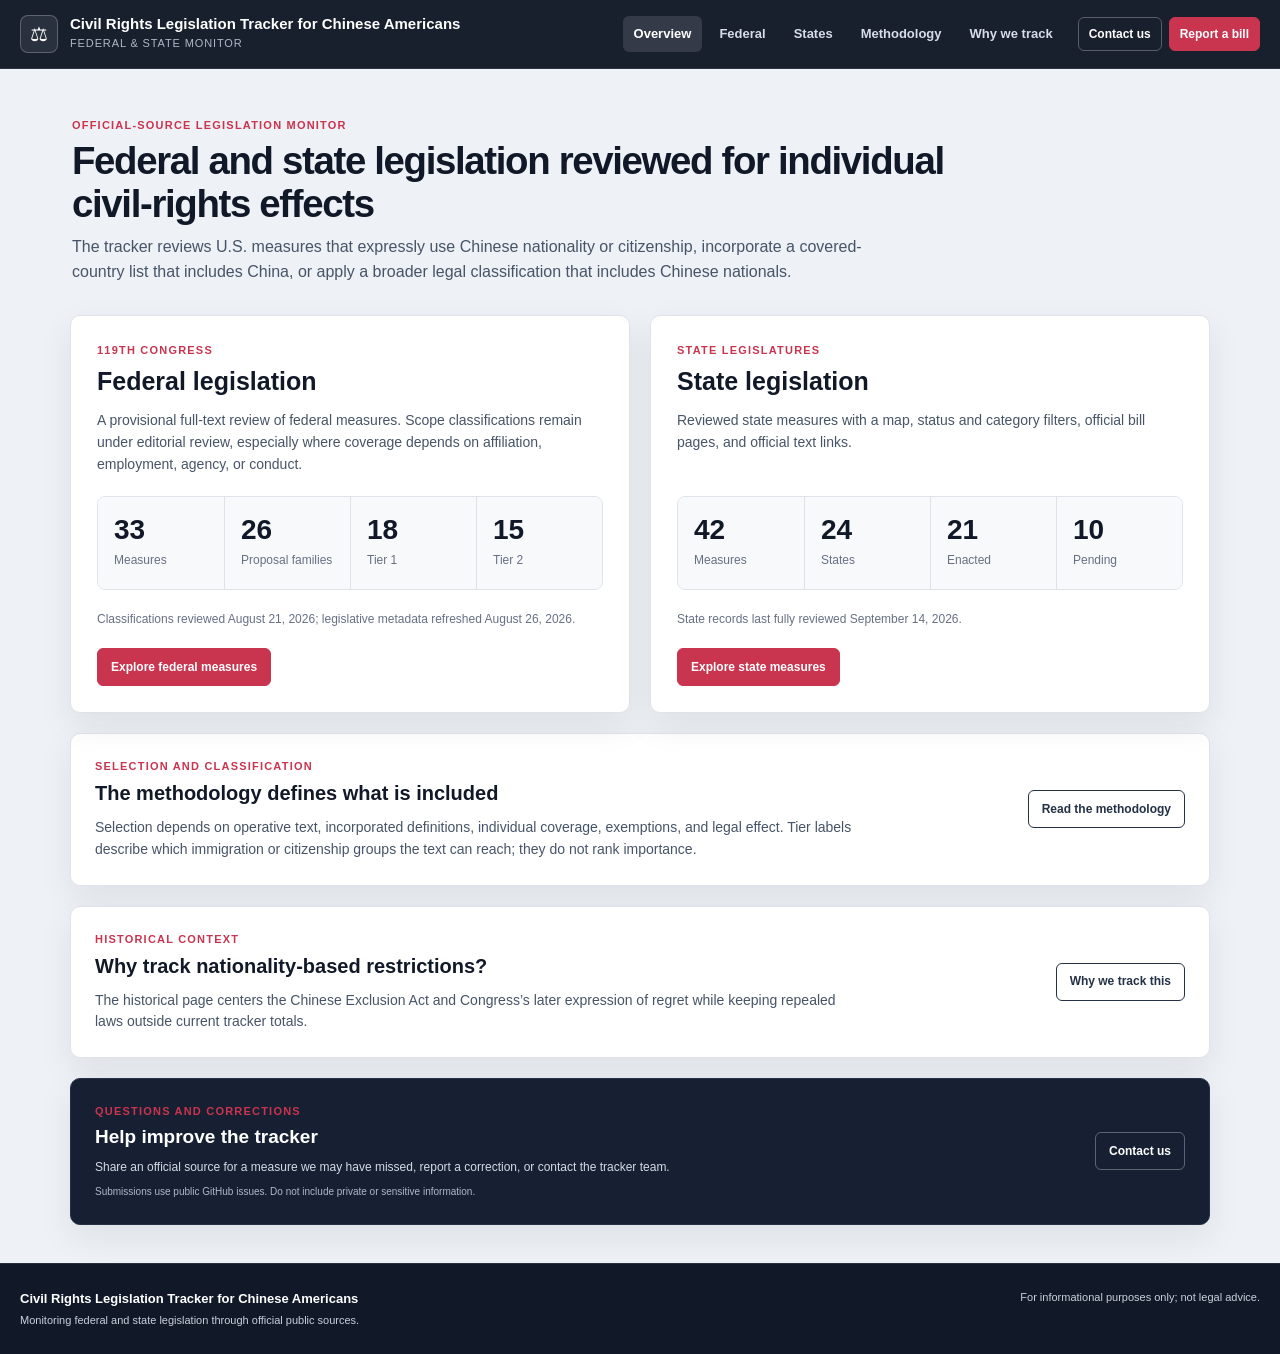
==== commit 8b7dd917: "Civil Rights Legislation Tracker for Chinese Americans" ====
--- a/index.html
+++ b/index.html
@@ -61,10 +61,10 @@
                             <p class="landing-summary">A provisional full-text review of federal measures. Scope classifications remain under editorial review, especially where coverage depends on affiliation, employment, agency, or conduct.</p>
                         </div>
                         <div class="stats-grid compact-stats" aria-label="Federal tracker statistics">
-                            <div class="stat-card"><span class="stat-number" data-overview-stat="federal-total">33</span><span class="stat-label">Measures</span></div>
-                            <div class="stat-card"><span class="stat-number" data-overview-stat="federal-families">26</span><span class="stat-label">Proposal families</span></div>
-                            <div class="stat-card"><span class="stat-number" data-overview-stat="federal-tier1">18</span><span class="stat-label">Tier 1</span></div>
-                            <div class="stat-card"><span class="stat-number" data-overview-stat="federal-tier2">15</span><span class="stat-label">Tier 2</span></div>
+                            <div class="stat-card"><span class="stat-number" data-overview-stat="federal-total">—</span><span class="stat-label">Measures</span></div>
+                            <div class="stat-card"><span class="stat-number" data-overview-stat="federal-families">—</span><span class="stat-label">Proposal families</span></div>
+                            <div class="stat-card"><span class="stat-number" data-overview-stat="federal-tier1">—</span><span class="stat-label">Tier 1</span></div>
+                            <div class="stat-card"><span class="stat-number" data-overview-stat="federal-tier2">—</span><span class="stat-label">Tier 2</span></div>
                         </div>
                         <p class="landing-review-date">Classifications reviewed August 21, 2026; legislative metadata refreshed August 26, 2026.</p>
                         <a class="action-button primary" href="federal.html">Explore federal measures</a>
@@ -77,12 +77,12 @@
                             <p class="landing-summary">Reviewed state measures with a map, status and category filters, official bill pages, and official text links.</p>
                         </div>
                         <div class="stats-grid compact-stats" aria-label="State tracker statistics">
-                            <div class="stat-card"><span class="stat-number" data-overview-stat="state-total">34</span><span class="stat-label">Measures</span></div>
-                            <div class="stat-card"><span class="stat-number" data-overview-stat="state-states">21</span><span class="stat-label">States</span></div>
-                            <div class="stat-card"><span class="stat-number" data-overview-stat="state-enacted">18</span><span class="stat-label">Enacted</span></div>
-                            <div class="stat-card"><span class="stat-number" data-overview-stat="state-pending">8</span><span class="stat-label">Pending</span></div>
+                            <div class="stat-card"><span class="stat-number" data-overview-stat="state-total">—</span><span class="stat-label">Measures</span></div>
+                            <div class="stat-card"><span class="stat-number" data-overview-stat="state-states">—</span><span class="stat-label">States</span></div>
+                            <div class="stat-card"><span class="stat-number" data-overview-stat="state-enacted">—</span><span class="stat-label">Enacted</span></div>
+                            <div class="stat-card"><span class="stat-number" data-overview-stat="state-pending">—</span><span class="stat-label">Pending</span></div>
                         </div>
-                        <p class="landing-review-date">State records last fully reviewed August 18, 2026.</p>
+                        <p class="landing-review-date">State records last fully reviewed September 14, 2026.</p>
                         <a class="action-button primary" href="states.html">Explore state measures</a>
                     </article>
                 </div>
@@ -130,6 +130,8 @@
         </div>
     </footer>
 
+    <script src="bills-data.js"></script>
+    <script src="federal-bills-data.js"></script>
     <script src="site.js"></script>
 </body>
 </html>
